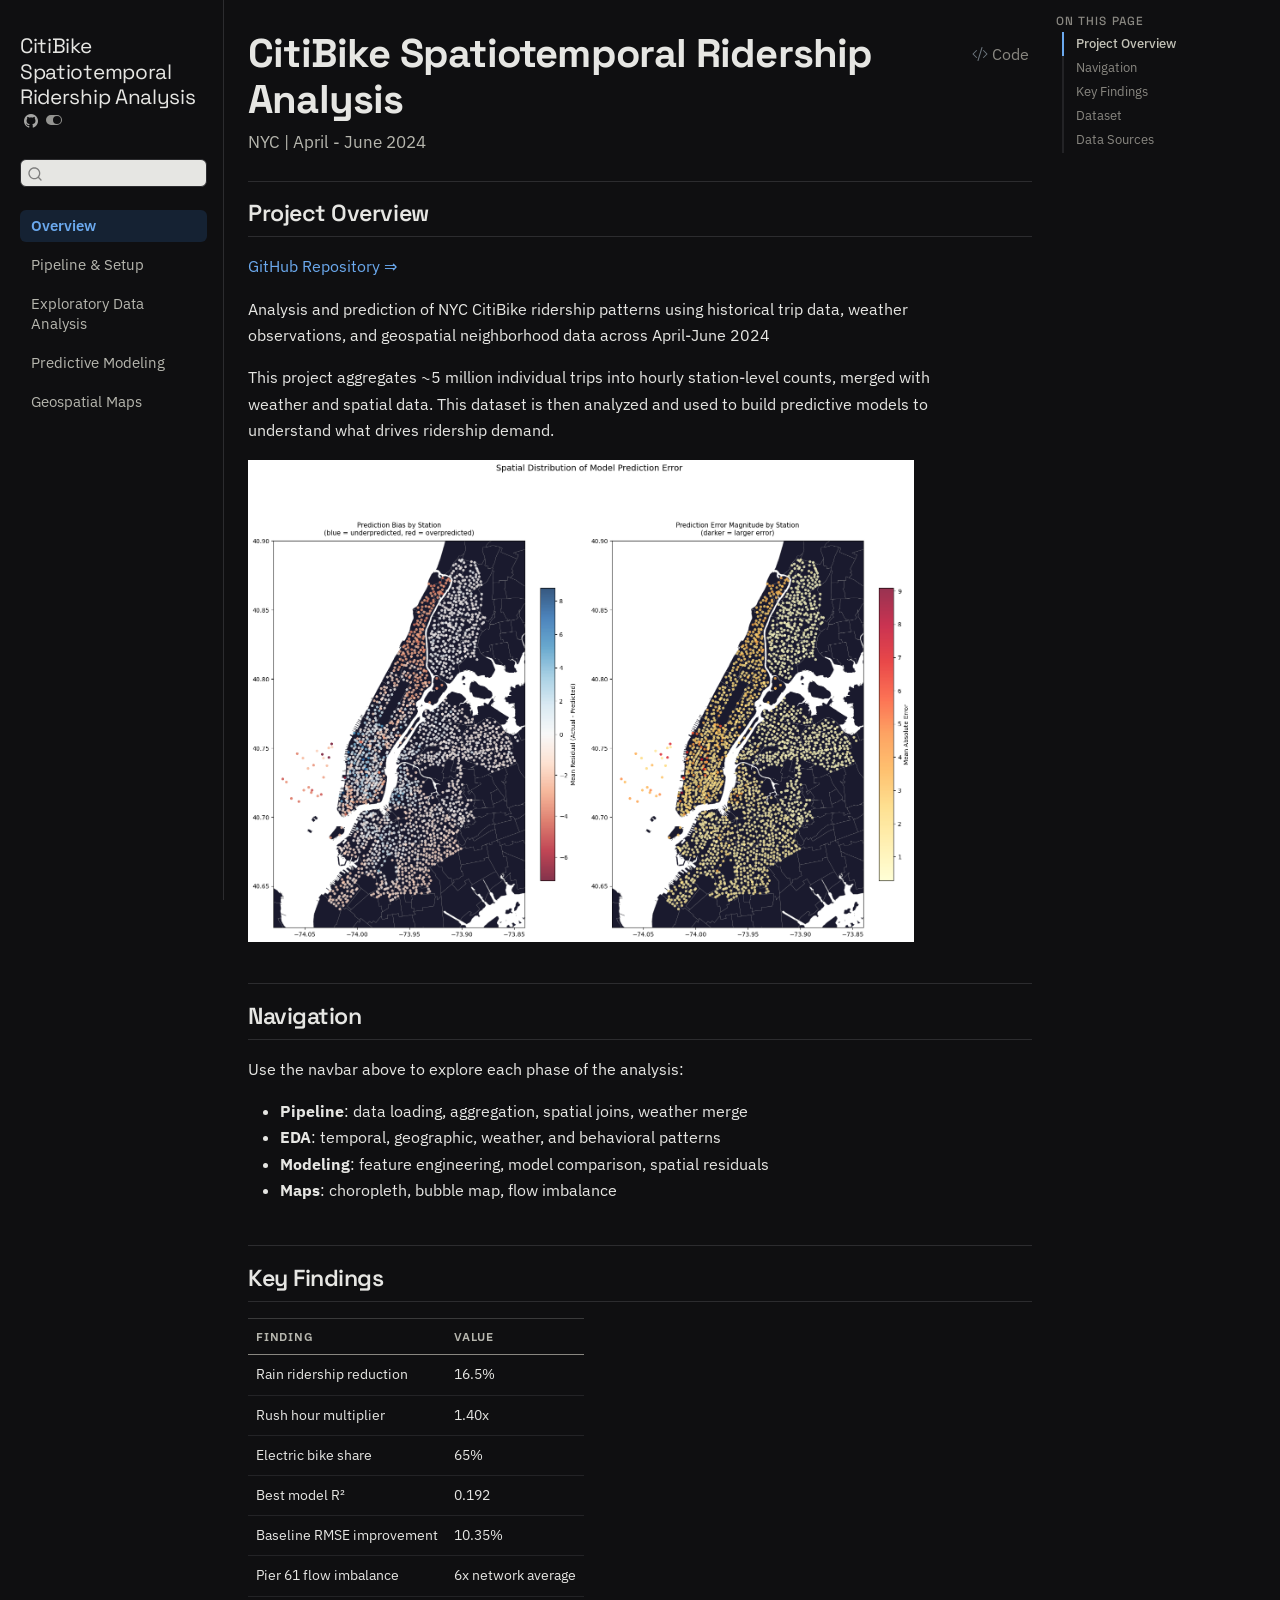
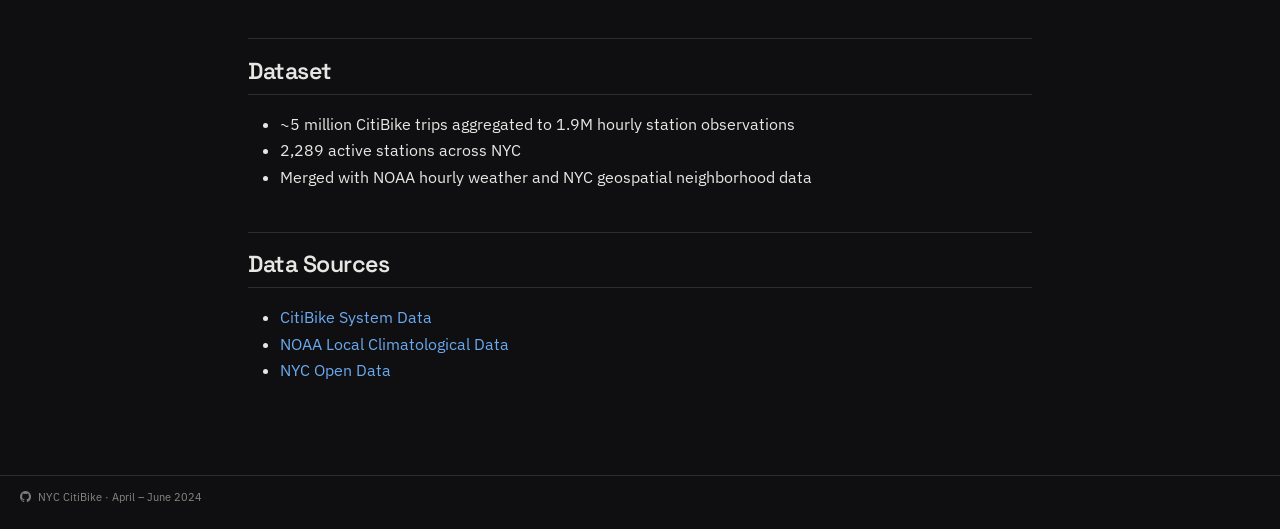
==== index.html @ c6fdb593 "Built site for gh-pages" ====
<!DOCTYPE html>
<html xmlns="http://www.w3.org/1999/xhtml" lang="en" xml:lang="en"><head>

<meta charset="utf-8">
<meta name="generator" content="quarto-1.11.1">

<meta name="viewport" content="width=device-width, initial-scale=1.0, user-scalable=yes">


<title>CitiBike Spatiotemporal Ridership Analysis</title>
<style>
/* Default styles provided by pandoc.
** See https://pandoc.org/MANUAL.html#variables-for-html for config info.
*/
span.smallcaps{font-variant: small-caps;}
div.columns{display: flex; gap: 1.5em;}
div.column{flex: auto;}
@media screen {
div.columns{gap: min(4vw, 1.5em);}
div.column{overflow-x: auto;}
}
div.hanging-indent{margin-left: 1.5em; text-indent: -1.5em;}
ul.task-list{list-style: none;}
ul.task-list li input[type="checkbox"] {
  width: 0.8em;
  margin: 0 0.8em 0.2em -1em; /* quarto-specific, see https://github.com/quarto-dev/quarto-cli/issues/4556 */ 
  vertical-align: middle;
}
/* CSS for syntax highlighting */
html { -webkit-text-size-adjust: 100%; }
pre > code.sourceCode { white-space: pre; position: relative; }
pre > code.sourceCode > span { display: inline-block; line-height: 1.25; }
pre > code.sourceCode > span:empty { height: 1.2em; }
.sourceCode { overflow: visible; }
code.sourceCode > span { color: inherit; text-decoration: inherit; }
div.sourceCode { margin: 1em 0; }
pre.sourceCode { margin: 0; }
@media screen {
div.sourceCode { overflow: auto; }
}
@media print {
pre > code.sourceCode { white-space: pre-wrap; }
pre > code.sourceCode > span { text-indent: -5em; padding-left: 5em; }
}
pre.numberSource code
  { counter-reset: source-line 0; }
pre.numberSource code > span
  { position: relative; left: -4em; counter-increment: source-line; }
pre.numberSource code > span > a:first-child::before
  { content: counter(source-line);
    position: relative; left: -1em; text-align: right; vertical-align: baseline;
    border: none; display: inline-block;
    -webkit-touch-callout: none; -webkit-user-select: none;
    -khtml-user-select: none; -moz-user-select: none;
    -ms-user-select: none; user-select: none;
    padding: 0 4px; width: 4em;
  }
pre.numberSource { margin-left: 3em;  padding-left: 4px; }
div.sourceCode
  {   }
@media screen {
pre > code.sourceCode > span > a:first-child::before { text-decoration: underline; }
}
</style>


<script src="site_libs/quarto-nav/quarto-nav.js"></script>
<script src="site_libs/quarto-nav/headroom.min.js"></script>
<script src="site_libs/clipboard/clipboard.min.js"></script>
<script src="site_libs/quarto-search/autocomplete.umd.js"></script>
<script src="site_libs/quarto-search/fuse.min.js"></script>
<script src="site_libs/quarto-search/quarto-search.js"></script>
<meta name="quarto:offset" content="./">
<script src="site_libs/quarto-html/quarto.js" type="module"></script>
<script src="site_libs/quarto-html/tabsets/tabsets.js" type="module"></script>
<script src="site_libs/quarto-html/popper.min.js"></script>
<script src="site_libs/quarto-html/tippy.umd.min.js"></script>
<script src="site_libs/quarto-html/anchor.min.js"></script>
<link href="site_libs/quarto-html/tippy.css" rel="stylesheet">
<link href="site_libs/quarto-html/quarto-syntax-highlighting-20c8a438dc88ac8d23253e3647218fc8.css" rel="stylesheet" class="quarto-color-scheme" id="quarto-text-highlighting-styles">
<link href="site_libs/quarto-html/quarto-syntax-highlighting-dark-2aa89ee94b3843daa00ac000e7cd6de9.css" rel="stylesheet" class="quarto-color-scheme quarto-color-alternate" id="quarto-text-highlighting-styles">
<script src="site_libs/bootstrap/bootstrap.min.js"></script>
<link href="site_libs/bootstrap/bootstrap-icons.css" rel="stylesheet">
<link href="site_libs/bootstrap/bootstrap-068ecc75560b8a521cb6345037cdf44f.min.css" rel="stylesheet" append-hash="true" class="quarto-color-scheme" id="quarto-bootstrap" data-mode="light">
<link href="site_libs/bootstrap/bootstrap-dark-823240b45e9b4efff5ca5323e738dc02.min.css" rel="stylesheet" append-hash="true" class="quarto-color-scheme quarto-color-alternate" id="quarto-bootstrap" data-mode="dark">
<script id="quarto-search-options" type="application/json">{
  "location": "sidebar",
  "copy-button": false,
  "collapse-after": 3,
  "panel-placement": "start",
  "type": "textbox",
  "limit": 50,
  "keyboard-shortcut": [
    "f",
    "/",
    "s"
  ],
  "show-item-context": false,
  "language": {
    "search-no-results-text": "No results",
    "search-matching-documents-text": "matching documents",
    "search-copy-link-title": "Copy link to search",
    "search-hide-matches-text": "Hide additional matches",
    "search-more-match-text": "more match in this document",
    "search-more-matches-text": "more matches in this document",
    "search-clear-button-title": "Clear",
    "search-text-placeholder": "",
    "search-detached-cancel-button-title": "Cancel",
    "search-submit-button-title": "Submit",
    "search-label": "Search"
  }
}</script>


</head>

<body class="nav-sidebar docked quarto-dark"><script id="quarto-html-before-body" type="application/javascript">
    const toggleBodyColorMode = (bsSheetEl) => {
      const mode = bsSheetEl.getAttribute("data-mode");
      const bodyEl = window.document.querySelector("body");
      if (mode === "dark") {
        bodyEl.classList.add("quarto-dark");
        bodyEl.classList.remove("quarto-light");
      } else {
        bodyEl.classList.add("quarto-light");
        bodyEl.classList.remove("quarto-dark");
      }
    }
    const toggleBodyColorPrimary = () => {
      const bsSheetEl = window.document.querySelector("link#quarto-bootstrap:not([rel=disabled-stylesheet])");
      if (bsSheetEl) {
        toggleBodyColorMode(bsSheetEl);
      }
    }
    const setColorSchemeToggle = (alternate) => {
      const toggles = window.document.querySelectorAll('.quarto-color-scheme-toggle');
      for (let i=0; i < toggles.length; i++) {
        const toggle = toggles[i];
        if (toggle) {
          if (alternate) {
            toggle.classList.add("alternate");
          } else {
            toggle.classList.remove("alternate");
          }
        }
      }
    };
    const toggleColorMode = (alternate) => {
      // Switch the stylesheets
      const primaryStylesheets = window.document.querySelectorAll('link.quarto-color-scheme:not(.quarto-color-alternate)');
      const alternateStylesheets = window.document.querySelectorAll('link.quarto-color-scheme.quarto-color-alternate');
      manageTransitions('#quarto-margin-sidebar .nav-link', false);
      if (alternate) {
        // note: dark is layered on light, we don't disable primary!
        enableStylesheet(alternateStylesheets);
        for (const sheetNode of alternateStylesheets) {
          if (sheetNode.id === "quarto-bootstrap") {
            toggleBodyColorMode(sheetNode);
          }
        }
      } else {
        disableStylesheet(alternateStylesheets);
        enableStylesheet(primaryStylesheets)
        toggleBodyColorPrimary();
      }
      manageTransitions('#quarto-margin-sidebar .nav-link', true);
      // Switch the toggles
      setColorSchemeToggle(alternate)
      // Hack to workaround the fact that safari doesn't
      // properly recolor the scrollbar when toggling (#1455)
      if (navigator.userAgent.indexOf('Safari') > 0 && navigator.userAgent.indexOf('Chrome') == -1) {
        manageTransitions("body", false);
        window.scrollTo(0, 1);
        setTimeout(() => {
          window.scrollTo(0, 0);
          manageTransitions("body", true);
        }, 40);
      }
    }
    const disableStylesheet = (stylesheets) => {
      for (let i=0; i < stylesheets.length; i++) {
        const stylesheet = stylesheets[i];
        stylesheet.rel = 'disabled-stylesheet';
      }
    }
    const enableStylesheet = (stylesheets) => {
      for (let i=0; i < stylesheets.length; i++) {
        const stylesheet = stylesheets[i];
        if(stylesheet.rel !== 'stylesheet') { // for Chrome, which will still FOUC without this check
          stylesheet.rel = 'stylesheet';
        }
      }
    }
    const manageTransitions = (selector, allowTransitions) => {
      const els = window.document.querySelectorAll(selector);
      for (let i=0; i < els.length; i++) {
        const el = els[i];
        if (allowTransitions) {
          el.classList.remove('notransition');
        } else {
          el.classList.add('notransition');
        }
      }
    }
    const isFileUrl = () => {
      return window.location.protocol === 'file:';
    }
    const hasAlternateSentinel = () => {
      let styleSentinel = getColorSchemeSentinel();
      if (styleSentinel !== null) {
        return styleSentinel === "alternate";
      } else {
        return false;
      }
    }
    const setStyleSentinel = (alternate) => {
      const value = alternate ? "alternate" : "default";
      if (!isFileUrl()) {
        window.localStorage.setItem("quarto-color-scheme", value);
      } else {
        localAlternateSentinel = value;
      }
    }
    const getColorSchemeSentinel = () => {
      if (!isFileUrl()) {
        const storageValue = window.localStorage.getItem("quarto-color-scheme");
        return storageValue != null ? storageValue : localAlternateSentinel;
      } else {
        return localAlternateSentinel;
      }
    }
    const toggleGiscusIfUsed = (isAlternate, darkModeDefault) => {
      const baseTheme = document.querySelector('#giscus-base-theme')?.value ?? 'light';
      const alternateTheme = document.querySelector('#giscus-alt-theme')?.value ?? 'dark';
      let newTheme = '';
      if(authorPrefersDark) {
        newTheme = isAlternate ? baseTheme : alternateTheme;
      } else {
        newTheme = isAlternate ? alternateTheme : baseTheme;
      }
      const changeGiscusTheme = () => {
        // From: https://github.com/giscus/giscus/issues/336
        const sendMessage = (message) => {
          const iframe = document.querySelector('iframe.giscus-frame');
          if (!iframe) return;
          iframe.contentWindow.postMessage({ giscus: message }, 'https://giscus.app');
        }
        sendMessage({
          setConfig: {
            theme: newTheme
          }
        });
      }
      const isGiscussLoaded = window.document.querySelector('iframe.giscus-frame') !== null;
      if (isGiscussLoaded) {
        changeGiscusTheme();
      }
    };
    const authorPrefersDark = true;
    const darkModeDefault = authorPrefersDark;
    let localAlternateSentinel = darkModeDefault ? 'alternate' : 'default';
    // Dark / light mode switch
    window.quartoToggleColorScheme = () => {
      // Read the current dark / light value
      let toAlternate = !hasAlternateSentinel();
      toggleColorMode(toAlternate);
      setStyleSentinel(toAlternate);
      toggleGiscusIfUsed(toAlternate, darkModeDefault);
      window.dispatchEvent(new Event('resize'));
    };
    // Switch to dark mode if need be
    if (hasAlternateSentinel()) {
      toggleColorMode(true);
    } else {
      toggleColorMode(false);
    }
  </script>

<div id="quarto-search-results"></div>
  <header id="quarto-header" class="headroom fixed-top">
  <nav class="quarto-secondary-nav">
    <div class="container-fluid d-flex">
      <button type="button" class="quarto-btn-toggle btn" data-bs-toggle="collapse" role="button" data-bs-target=".quarto-sidebar-collapse-item" aria-controls="quarto-sidebar" aria-expanded="false" aria-label="Toggle sidebar navigation" onclick="if (window.quartoToggleHeadroom) { window.quartoToggleHeadroom(); }">
        <i class="bi bi-layout-text-sidebar-reverse"></i>
      </button>
        <nav class="quarto-page-breadcrumbs" aria-label="breadcrumb"><ol class="breadcrumb"><li class="breadcrumb-item"><a href="./index.html">Overview</a></li></ol></nav>
        <a class="flex-grow-1" role="navigation" data-bs-toggle="collapse" data-bs-target=".quarto-sidebar-collapse-item" aria-controls="quarto-sidebar" aria-expanded="false" aria-label="Toggle sidebar navigation" onclick="if (window.quartoToggleHeadroom) { window.quartoToggleHeadroom(); }">      
        </a>
      <button type="button" class="btn quarto-search-button" aria-label="Search" onclick="window.quartoOpenSearch();">
        <i class="bi bi-search"></i>
      </button>
    </div>
  </nav>
</header>
<!-- content -->
<div id="quarto-content" class="quarto-container page-columns page-rows-contents page-layout-full">
<!-- sidebar -->
  <nav id="quarto-sidebar" class="sidebar collapse collapse-horizontal quarto-sidebar-collapse-item sidebar-navigation docked overflow-auto">
    <div class="pt-lg-2 mt-2 text-left sidebar-header">
    <div class="sidebar-title mb-0 py-0">
      <a href="./">CitiBike Spatiotemporal Ridership Analysis</a> 
        <div class="sidebar-tools-main">
    <a href="https://github.com/kacp3rrr/citibike-spatiotemporal-analysis" title="Source on GitHub" class="quarto-navigation-tool px-1" aria-label="Source on GitHub"><i class="bi bi-github"></i></a>
  <a href="" class="quarto-color-scheme-toggle quarto-navigation-tool  px-1" onclick="window.quartoToggleColorScheme(); return false;" title="Toggle dark mode"><i class="bi"></i></a>
</div>
    </div>
      </div>
        <div class="mt-2 flex-shrink-0 align-items-center">
        <div class="sidebar-search">
        <div id="quarto-search" class="" title="Search"></div>
        </div>
        </div>
    <div class="sidebar-menu-container"> 
    <ul class="list-unstyled mt-1">
        <li class="sidebar-item">
  <div class="sidebar-item-container"> 
  <a href="./index.html" class="sidebar-item-text sidebar-link active">
 <span class="menu-text">Overview</span></a>
  </div>
</li>
        <li class="sidebar-item">
  <div class="sidebar-item-container"> 
  <a href="./notebooks/01_setup.html" class="sidebar-item-text sidebar-link">
 <span class="menu-text">Pipeline &amp; Setup</span></a>
  </div>
</li>
        <li class="sidebar-item">
  <div class="sidebar-item-container"> 
  <a href="./notebooks/02_eda.html" class="sidebar-item-text sidebar-link">
 <span class="menu-text">Exploratory Data Analysis</span></a>
  </div>
</li>
        <li class="sidebar-item">
  <div class="sidebar-item-container"> 
  <a href="./notebooks/03_modeling.html" class="sidebar-item-text sidebar-link">
 <span class="menu-text">Predictive Modeling</span></a>
  </div>
</li>
        <li class="sidebar-item">
  <div class="sidebar-item-container"> 
  <a href="./notebooks/04_maps.html" class="sidebar-item-text sidebar-link">
 <span class="menu-text">Geospatial Maps</span></a>
  </div>
</li>
    </ul>
    </div>
</nav>
<div id="quarto-sidebar-glass" class="quarto-sidebar-collapse-item" data-bs-toggle="collapse" data-bs-target=".quarto-sidebar-collapse-item"></div>
<!-- margin-sidebar -->
    <div id="quarto-margin-sidebar" class="sidebar margin-sidebar">
        <nav id="TOC" role="doc-toc" class="toc-active">
    <h2 id="toc-title">On this page</h2>
   
  <ul>
  <li><a href="#project-overview" id="toc-project-overview" class="nav-link active" data-scroll-target="#project-overview">Project Overview</a></li>
  <li><a href="#navigation" id="toc-navigation" class="nav-link" data-scroll-target="#navigation">Navigation</a></li>
  <li><a href="#key-findings" id="toc-key-findings" class="nav-link" data-scroll-target="#key-findings">Key Findings</a></li>
  <li><a href="#dataset" id="toc-dataset" class="nav-link" data-scroll-target="#dataset">Dataset</a></li>
  <li><a href="#data-sources" id="toc-data-sources" class="nav-link" data-scroll-target="#data-sources">Data Sources</a></li>
  </ul>
</nav>
    </div>
<!-- main -->
<main class="content column-body" id="quarto-document-content">


<header id="title-block-header" class="quarto-title-block default">
<div class="quarto-title">
<div class="quarto-title-block"><div><h1 class="title">CitiBike Spatiotemporal Ridership Analysis</h1><button type="button" class="btn code-tools-button" id="quarto-code-tools-source"><i class="bi"></i> Code</button></div></div>
<p class="subtitle lead">NYC | April - June 2024</p>
</div>



<div class="quarto-title-meta column-body">

    
  
    
  </div>
  


</header>


<section id="project-overview" class="level2">
<h2 class="anchored" data-anchor-id="project-overview">Project Overview</h2>
<p><a href="https://github.com/kacp3rrr/citibike-spatiotemporal-analysis">GitHub Repository ⇒</a></p>
<p>Analysis and prediction of NYC CitiBike ridership patterns using historical trip data, weather observations, and geospatial neighborhood data across April-June 2024</p>
<p>This project aggregates ~5 million individual trips into hourly station-level counts, merged with weather and spatial data. This dataset is then analyzed and used to build predictive models to understand what drives ridership demand.</p>
<div data-align="center">
<p><img src="figures/model/spatial_residuals.png" width="90%"></p>
</div>
</section>
<section id="navigation" class="level2">
<h2 class="anchored" data-anchor-id="navigation">Navigation</h2>
<p>Use the navbar above to explore each phase of the analysis:</p>
<ul>
<li><strong>Pipeline</strong>: data loading, aggregation, spatial joins, weather merge</li>
<li><strong>EDA</strong>: temporal, geographic, weather, and behavioral patterns<br>
</li>
<li><strong>Modeling</strong>: feature engineering, model comparison, spatial residuals</li>
<li><strong>Maps</strong>: choropleth, bubble map, flow imbalance</li>
</ul>
</section>
<section id="key-findings" class="level2">
<h2 class="anchored" data-anchor-id="key-findings">Key Findings</h2>
<table class="caption-top table">
<thead>
<tr class="header">
<th>Finding</th>
<th>Value</th>
</tr>
</thead>
<tbody>
<tr class="odd">
<td>Rain ridership reduction</td>
<td>16.5%</td>
</tr>
<tr class="even">
<td>Rush hour multiplier</td>
<td>1.40x</td>
</tr>
<tr class="odd">
<td>Electric bike share</td>
<td>65%</td>
</tr>
<tr class="even">
<td>Best model R²</td>
<td>0.192</td>
</tr>
<tr class="odd">
<td>Baseline RMSE improvement</td>
<td>10.35%</td>
</tr>
<tr class="even">
<td>Pier 61 flow imbalance</td>
<td>6x network average</td>
</tr>
</tbody>
</table>
</section>
<section id="dataset" class="level2">
<h2 class="anchored" data-anchor-id="dataset">Dataset</h2>
<ul>
<li>~5 million CitiBike trips aggregated to 1.9M hourly station observations</li>
<li>2,289 active stations across NYC</li>
<li>Merged with NOAA hourly weather and NYC geospatial neighborhood data</li>
</ul>
</section>
<section id="data-sources" class="level2">
<h2 class="anchored" data-anchor-id="data-sources">Data Sources</h2>
<ul>
<li><a href="https://citibikenyc.com/system-data">CitiBike System Data</a></li>
<li><a href="https://ncei.noaa.gov/cdo-web/">NOAA Local Climatological Data</a></li>
<li><a href="https://opendata.cityofnewyork.us/">NYC Open Data</a></li>
</ul>


<!-- -->

</section>

</main> <!-- /main -->
<script id="quarto-html-after-body" type="application/javascript">
  window.document.addEventListener("DOMContentLoaded", function (event) {
    // Ensure there is a toggle, if there isn't float one in the top right
    if (window.document.querySelector('.quarto-color-scheme-toggle') === null) {
      const a = window.document.createElement('a');
      a.classList.add('top-right');
      a.classList.add('quarto-color-scheme-toggle');
      a.href = "";
      a.onclick = function() { try { window.quartoToggleColorScheme(); } catch {} return false; };
      const i = window.document.createElement("i");
      i.classList.add('bi');
      a.appendChild(i);
      window.document.body.appendChild(a);
    }
    setColorSchemeToggle(hasAlternateSentinel())
    const icon = "";
    const anchorJS = new window.AnchorJS();
    anchorJS.options = {
      placement: 'right',
      icon: icon
    };
    anchorJS.add('.anchored');
    const isCodeAnnotation = (el) => {
      for (const clz of el.classList) {
        if (clz.startsWith('code-annotation-')) {                     
          return true;
        }
      }
      return false;
    }
    const onCopySuccess = function(e) {
      // button target
      const button = e.trigger;
      // don't keep focus
      button.blur();
      // flash "checked"
      button.classList.add('code-copy-button-checked');
      var currentTitle = button.getAttribute("title");
      button.setAttribute("title", "Copied!");
      let tooltip;
      if (window.bootstrap) {
        button.setAttribute("data-bs-toggle", "tooltip");
        button.setAttribute("data-bs-placement", "left");
        button.setAttribute("data-bs-title", "Copied!");
        tooltip = new bootstrap.Tooltip(button, 
          { trigger: "manual", 
            customClass: "code-copy-button-tooltip",
            offset: [0, -8]});
        tooltip.show();    
      }
      setTimeout(function() {
        if (tooltip) {
          tooltip.hide();
          button.removeAttribute("data-bs-title");
          button.removeAttribute("data-bs-toggle");
          button.removeAttribute("data-bs-placement");
        }
        button.setAttribute("title", currentTitle);
        button.classList.remove('code-copy-button-checked');
      }, 1000);
      // clear code selection
      e.clearSelection();
    }
    const getTextToCopy = function(trigger) {
      const outerScaffold = trigger.parentElement.cloneNode(true);
      const codeEl = outerScaffold.querySelector('code');
      for (const childEl of codeEl.children) {
        if (isCodeAnnotation(childEl)) {
          childEl.remove();
        }
      }
      return codeEl.innerText;
    }
    const clipboard = new window.ClipboardJS('.code-copy-button:not([data-in-quarto-modal])', {
      text: getTextToCopy
    });
    clipboard.on('success', onCopySuccess);
    if (window.document.getElementById('quarto-embedded-source-code-modal')) {
      const clipboardModal = new window.ClipboardJS('.code-copy-button[data-in-quarto-modal]', {
        text: getTextToCopy,
        container: window.document.getElementById('quarto-embedded-source-code-modal')
      });
      clipboardModal.on('success', onCopySuccess);
    }
    const viewSource = window.document.getElementById('quarto-view-source') ||
                       window.document.getElementById('quarto-code-tools-source');
    if (viewSource) {
      const sourceUrl = viewSource.getAttribute("data-quarto-source-url");
      viewSource.addEventListener("click", function(e) {
        if (sourceUrl) {
          // rstudio viewer pane
          if (/\bcapabilities=\b/.test(window.location)) {
            window.open(sourceUrl);
          } else {
            window.location.href = sourceUrl;
          }
        } else {
          const modal = new bootstrap.Modal(document.getElementById('quarto-embedded-source-code-modal'));
          modal.show();
        }
        return false;
      });
    }
    function toggleCodeHandler(show) {
      return function(e) {
        const cellDetails = window.document.querySelectorAll(".cell details.code-fold");
        for (let i=0; i<cellDetails.length; i++) {
          const details = cellDetails[i];
          if (show) {
            details.open = true;
          } else {
            details.removeAttribute("open");
          }
        }
        const cellCodeDivs = window.document.querySelectorAll(".cell div.sourceCode.cell-code");
        const fromCls = show ? "hidden" : "unhidden";
        const toCls = show ? "unhidden" : "hidden";
        for (let i=0; i<cellCodeDivs.length; i++) {
          const codeDiv = cellCodeDivs[i];
          if (codeDiv.classList.contains(fromCls)) {
            codeDiv.classList.remove(fromCls);
            codeDiv.classList.add(toCls);
          } 
        }
        return false;
      }
    }
    const hideAllCode = window.document.getElementById("quarto-hide-all-code");
    if (hideAllCode) {
      hideAllCode.addEventListener("click", toggleCodeHandler(false));
    }
    const showAllCode = window.document.getElementById("quarto-show-all-code");
    if (showAllCode) {
      showAllCode.addEventListener("click", toggleCodeHandler(true));
    }
      var localhostRegex = new RegExp(/^(?:http|https):\/\/localhost\:?[0-9]*\//);
      var mailtoRegex = new RegExp(/^mailto:/);
        var filterRegex = new RegExp('/' + window.location.host + '/');
      var isInternal = (href) => {
          return filterRegex.test(href) || localhostRegex.test(href) || mailtoRegex.test(href);
      }
      // Inspect non-navigation links and adorn them if external
     var links = window.document.querySelectorAll('a[href]:not(.nav-link):not(.navbar-brand):not(.toc-action):not(.sidebar-link):not(.sidebar-item-toggle):not(.pagination-link):not(.no-external):not([aria-hidden]):not(.dropdown-item):not(.quarto-navigation-tool):not(.about-link)');
      for (var i=0; i<links.length; i++) {
        const link = links[i];
        if (!isInternal(link.href)) {
          // undo the damage that might have been done by quarto-nav.js in the case of
          // links that we want to consider external
          if (link.dataset.originalHref !== undefined) {
            link.href = link.dataset.originalHref;
          }
            // target, if specified
            link.setAttribute("target", "_blank");
            if (link.getAttribute("rel") === null) {
              link.setAttribute("rel", "noopener");
            }
        }
      }
    function tippyHover(el, contentFn, onTriggerFn, onUntriggerFn) {
      const config = {
        allowHTML: true,
        maxWidth: 500,
        delay: 100,
        arrow: false,
        appendTo: function(el) {
            return el.parentElement;
        },
        interactive: true,
        interactiveBorder: 10,
        theme: 'quarto',
        placement: 'bottom-start',
      };
      if (contentFn) {
        config.content = contentFn;
      }
      if (onTriggerFn) {
        config.onTrigger = onTriggerFn;
      }
      if (onUntriggerFn) {
        config.onUntrigger = onUntriggerFn;
      }
      window.tippy(el, config); 
    }
    const noterefs = window.document.querySelectorAll('a[role="doc-noteref"]');
    for (var i=0; i<noterefs.length; i++) {
      const ref = noterefs[i];
      tippyHover(ref, function() {
        // use id or data attribute instead here
        let href = ref.getAttribute('data-footnote-href') || ref.getAttribute('href');
        try { href = new URL(href).hash; } catch {}
        const id = href.replace(/^#\/?/, "");
        const note = window.document.getElementById(id);
        if (note) {
          return note.innerHTML;
        } else {
          return "";
        }
      });
    }
    const xrefs = window.document.querySelectorAll('a.quarto-xref');
    const processXRef = (id, note) => {
      // Strip column container classes
      const stripColumnClz = (el) => {
        el.classList.remove("page-full", "page-columns");
        if (el.children) {
          for (const child of el.children) {
            stripColumnClz(child);
          }
        }
      }
      stripColumnClz(note)
      if (id === null || id.startsWith('sec-')) {
        // Special case sections, only their first couple elements
        const container = document.createElement("div");
        if (note.children && note.children.length > 2) {
          container.appendChild(note.children[0].cloneNode(true));
          for (let i = 1; i < note.children.length; i++) {
            const child = note.children[i];
            if (child.tagName === "P" && child.innerText === "") {
              continue;
            } else {
              container.appendChild(child.cloneNode(true));
              break;
            }
          }
          if (window.Quarto?.typesetMath) {
            window.Quarto.typesetMath(container);
          }
          return container.innerHTML
        } else {
          if (window.Quarto?.typesetMath) {
            window.Quarto.typesetMath(note);
          }
          return note.innerHTML;
        }
      } else {
        // Remove any anchor links if they are present
        const anchorLink = note.querySelector('a.anchorjs-link');
        if (anchorLink) {
          anchorLink.remove();
        }
        if (window.Quarto?.typesetMath) {
          window.Quarto.typesetMath(note);
        }
        if (note.classList.contains("callout")) {
          return note.outerHTML;
        } else {
          return note.innerHTML;
        }
      }
    }
    for (var i=0; i<xrefs.length; i++) {
      const xref = xrefs[i];
      tippyHover(xref, undefined, function(instance) {
        instance.disable();
        let url = xref.getAttribute('href');
        let hash = undefined; 
        if (url.startsWith('#')) {
          hash = url;
        } else {
          try { hash = new URL(url).hash; } catch {}
        }
        if (hash) {
          const id = hash.replace(/^#\/?/, "");
          const note = window.document.getElementById(id);
          if (note !== null) {
            try {
              const html = processXRef(id, note.cloneNode(true));
              instance.setContent(html);
            } finally {
              instance.enable();
              instance.show();
            }
          } else {
            // See if we can fetch this
            fetch(url.split('#')[0])
            .then(res => res.text())
            .then(html => {
              const parser = new DOMParser();
              const htmlDoc = parser.parseFromString(html, "text/html");
              const note = htmlDoc.getElementById(id);
              if (note !== null) {
                const html = processXRef(id, note);
                instance.setContent(html);
              } 
            }).finally(() => {
              instance.enable();
              instance.show();
            });
          }
        } else {
          // See if we can fetch a full url (with no hash to target)
          // This is a special case and we should probably do some content thinning / targeting
          fetch(url)
          .then(res => res.text())
          .then(html => {
            const parser = new DOMParser();
            const htmlDoc = parser.parseFromString(html, "text/html");
            const note = htmlDoc.querySelector('main.content');
            if (note !== null) {
              // This should only happen for chapter cross references
              // (since there is no id in the URL)
              // remove the first header
              if (note.children.length > 0 && note.children[0].tagName === "HEADER") {
                note.children[0].remove();
              }
              const html = processXRef(null, note);
              instance.setContent(html);
            } 
          }).finally(() => {
            instance.enable();
            instance.show();
          });
        }
      }, function(instance) {
      });
    }
        let selectedAnnoteEl;
        const selectorForAnnotation = ( cell, annotation) => {
          let cellAttr = 'data-code-cell="' + cell + '"';
          let lineAttr = 'data-code-annotation="' +  annotation + '"';
          const selector = 'span[' + cellAttr + '][' + lineAttr + ']';
          return selector;
        }
        const selectCodeLines = (annoteEl) => {
          const doc = window.document;
          const targetCell = annoteEl.getAttribute("data-target-cell");
          const targetAnnotation = annoteEl.getAttribute("data-target-annotation");
          const annoteSpan = window.document.querySelector(selectorForAnnotation(targetCell, targetAnnotation));
          const lines = annoteSpan.getAttribute("data-code-lines").split(",");
          const lineIds = lines.map((line) => {
            return targetCell + "-" + line;
          })
          let top = null;
          let height = null;
          let parent = null;
          if (lineIds.length > 0) {
              //compute the position of the single el (top and bottom and make a div)
              const el = window.document.getElementById(lineIds[0]);
              top = el.offsetTop;
              height = el.offsetHeight;
              parent = el.parentElement.parentElement;
            if (lineIds.length > 1) {
              const lastEl = window.document.getElementById(lineIds[lineIds.length - 1]);
              const bottom = lastEl.offsetTop + lastEl.offsetHeight;
              height = bottom - top;
            }
            if (top !== null && height !== null && parent !== null) {
              // cook up a div (if necessary) and position it 
              let div = window.document.getElementById("code-annotation-line-highlight");
              if (div === null) {
                div = window.document.createElement("div");
                div.setAttribute("id", "code-annotation-line-highlight");
                div.style.position = 'absolute';
                parent.appendChild(div);
              }
              div.style.top = top - 2 + "px";
              div.style.height = height + 4 + "px";
              div.style.left = 0;
              let gutterDiv = window.document.getElementById("code-annotation-line-highlight-gutter");
              if (gutterDiv === null) {
                gutterDiv = window.document.createElement("div");
                gutterDiv.setAttribute("id", "code-annotation-line-highlight-gutter");
                gutterDiv.style.position = 'absolute';
                const codeCell = window.document.getElementById(targetCell);
                const gutter = codeCell.querySelector('.code-annotation-gutter');
                gutter.appendChild(gutterDiv);
              }
              gutterDiv.style.top = top - 2 + "px";
              gutterDiv.style.height = height + 4 + "px";
            }
            selectedAnnoteEl = annoteEl;
          }
        };
        const unselectCodeLines = () => {
          const elementsIds = ["code-annotation-line-highlight", "code-annotation-line-highlight-gutter"];
          elementsIds.forEach((elId) => {
            const div = window.document.getElementById(elId);
            if (div) {
              div.remove();
            }
          });
          selectedAnnoteEl = undefined;
        };
          // Handle positioning of the toggle
      window.addEventListener(
        "resize",
        throttle(() => {
          elRect = undefined;
          if (selectedAnnoteEl) {
            selectCodeLines(selectedAnnoteEl);
          }
        }, 10)
      );
      function throttle(fn, ms) {
      let throttle = false;
      let timer;
        return (...args) => {
          if(!throttle) { // first call gets through
              fn.apply(this, args);
              throttle = true;
          } else { // all the others get throttled
              if(timer) clearTimeout(timer); // cancel #2
              timer = setTimeout(() => {
                fn.apply(this, args);
                timer = throttle = false;
              }, ms);
          }
        };
      }
        // Attach click handler to the DT
        const annoteDls = window.document.querySelectorAll('dt[data-target-cell]');
        for (const annoteDlNode of annoteDls) {
          annoteDlNode.addEventListener('click', (event) => {
            const clickedEl = event.target;
            if (clickedEl !== selectedAnnoteEl) {
              unselectCodeLines();
              const activeEl = window.document.querySelector('dt[data-target-cell].code-annotation-active');
              if (activeEl) {
                activeEl.classList.remove('code-annotation-active');
              }
              selectCodeLines(clickedEl);
              clickedEl.classList.add('code-annotation-active');
            } else {
              // Unselect the line
              unselectCodeLines();
              clickedEl.classList.remove('code-annotation-active');
            }
          });
        }
    const findCites = (el) => {
      const parentEl = el.parentElement;
      if (parentEl) {
        const cites = parentEl.dataset.cites;
        if (cites) {
          return {
            el,
            cites: cites.split(' ')
          };
        } else {
          return findCites(el.parentElement)
        }
      } else {
        return undefined;
      }
    };
    var bibliorefs = window.document.querySelectorAll('a[role="doc-biblioref"]');
    for (var i=0; i<bibliorefs.length; i++) {
      const ref = bibliorefs[i];
      const citeInfo = findCites(ref);
      if (citeInfo) {
        tippyHover(citeInfo.el, function() {
          var popup = window.document.createElement('div');
          citeInfo.cites.forEach(function(cite) {
            var citeDiv = window.document.createElement('div');
            citeDiv.classList.add('hanging-indent');
            citeDiv.classList.add('csl-entry');
            var biblioDiv = window.document.getElementById('ref-' + cite);
            if (biblioDiv) {
              citeDiv.innerHTML = biblioDiv.innerHTML;
            }
            popup.appendChild(citeDiv);
          });
          return popup.innerHTML;
        });
      }
    }
  });
  </script><div class="modal fade" id="quarto-embedded-source-code-modal" tabindex="-1" aria-labelledby="quarto-embedded-source-code-modal-label" aria-hidden="true"><div class="modal-dialog modal-dialog-scrollable"><div class="modal-content"><div class="modal-header"><h5 class="modal-title" id="quarto-embedded-source-code-modal-label">Source Code</h5><button class="btn-close" data-bs-dismiss="modal"></button></div><div class="modal-body"><div class="">
<div class="code-copy-outer-scaffold"><div class="sourceCode" id="cb1" data-shortcodes="false"><pre class="sourceCode markdown code-with-copy"><code class="sourceCode markdown"><span id="cb1-1"><a href="#cb1-1" aria-hidden="true" tabindex="-1"></a><span class="co">---</span></span>
<span id="cb1-2"><a href="#cb1-2" aria-hidden="true" tabindex="-1"></a><span class="an">title:</span><span class="co"> "CitiBike Spatiotemporal Ridership Analysis"</span></span>
<span id="cb1-3"><a href="#cb1-3" aria-hidden="true" tabindex="-1"></a><span class="an">subtitle:</span><span class="co"> "NYC | April - June 2024"</span></span>
<span id="cb1-4"><a href="#cb1-4" aria-hidden="true" tabindex="-1"></a><span class="co">---</span></span>
<span id="cb1-5"><a href="#cb1-5" aria-hidden="true" tabindex="-1"></a></span>
<span id="cb1-6"><a href="#cb1-6" aria-hidden="true" tabindex="-1"></a><span class="fu">## Project Overview</span></span>
<span id="cb1-7"><a href="#cb1-7" aria-hidden="true" tabindex="-1"></a></span>
<span id="cb1-8"><a href="#cb1-8" aria-hidden="true" tabindex="-1"></a><span class="co">[</span><span class="ot">GitHub Repository ⇒</span><span class="co">](https://github.com/kacp3rrr/citibike-spatiotemporal-analysis)</span></span>
<span id="cb1-9"><a href="#cb1-9" aria-hidden="true" tabindex="-1"></a></span>
<span id="cb1-10"><a href="#cb1-10" aria-hidden="true" tabindex="-1"></a>Analysis and prediction of NYC CitiBike ridership patterns using historical trip data, weather observations, and geospatial neighborhood data across April-June 2024</span>
<span id="cb1-11"><a href="#cb1-11" aria-hidden="true" tabindex="-1"></a></span>
<span id="cb1-12"><a href="#cb1-12" aria-hidden="true" tabindex="-1"></a>This project aggregates ~5 million individual trips into hourly station-level counts, merged with weather and spatial data. This dataset is then analyzed and used to build predictive models to understand what drives ridership demand.</span>
<span id="cb1-13"><a href="#cb1-13" aria-hidden="true" tabindex="-1"></a></span>
<span id="cb1-14"><a href="#cb1-14" aria-hidden="true" tabindex="-1"></a><span class="dt">&lt;</span><span class="kw">div</span><span class="ot"> align</span><span class="op">=</span><span class="st">"center"</span><span class="dt">&gt;</span></span>
<span id="cb1-15"><a href="#cb1-15" aria-hidden="true" tabindex="-1"></a>  <span class="dt">&lt;</span><span class="kw">img</span><span class="ot"> src</span><span class="op">=</span><span class="st">"figures/model/spatial_residuals.png"</span><span class="ot"> width</span><span class="op">=</span><span class="st">"90%"</span><span class="dt">/&gt;</span></span>
<span id="cb1-16"><a href="#cb1-16" aria-hidden="true" tabindex="-1"></a><span class="dt">&lt;/</span><span class="kw">div</span><span class="dt">&gt;</span></span>
<span id="cb1-17"><a href="#cb1-17" aria-hidden="true" tabindex="-1"></a></span>
<span id="cb1-18"><a href="#cb1-18" aria-hidden="true" tabindex="-1"></a><span class="fu">## Navigation</span></span>
<span id="cb1-19"><a href="#cb1-19" aria-hidden="true" tabindex="-1"></a></span>
<span id="cb1-20"><a href="#cb1-20" aria-hidden="true" tabindex="-1"></a>Use the navbar above to explore each phase of the analysis:</span>
<span id="cb1-21"><a href="#cb1-21" aria-hidden="true" tabindex="-1"></a></span>
<span id="cb1-22"><a href="#cb1-22" aria-hidden="true" tabindex="-1"></a><span class="ss">- </span>**Pipeline**: data loading, aggregation, spatial joins, weather merge</span>
<span id="cb1-23"><a href="#cb1-23" aria-hidden="true" tabindex="-1"></a><span class="ss">- </span>**EDA**: temporal, geographic, weather, and behavioral patterns  </span>
<span id="cb1-24"><a href="#cb1-24" aria-hidden="true" tabindex="-1"></a><span class="ss">- </span>**Modeling**: feature engineering, model comparison, spatial residuals</span>
<span id="cb1-25"><a href="#cb1-25" aria-hidden="true" tabindex="-1"></a><span class="ss">- </span>**Maps**: choropleth, bubble map, flow imbalance</span>
<span id="cb1-26"><a href="#cb1-26" aria-hidden="true" tabindex="-1"></a></span>
<span id="cb1-27"><a href="#cb1-27" aria-hidden="true" tabindex="-1"></a><span class="fu">## Key Findings</span></span>
<span id="cb1-28"><a href="#cb1-28" aria-hidden="true" tabindex="-1"></a></span>
<span id="cb1-29"><a href="#cb1-29" aria-hidden="true" tabindex="-1"></a><span class="pp">|</span> Finding <span class="pp">|</span> Value <span class="pp">|</span></span>
<span id="cb1-30"><a href="#cb1-30" aria-hidden="true" tabindex="-1"></a><span class="pp">|---|---|</span></span>
<span id="cb1-31"><a href="#cb1-31" aria-hidden="true" tabindex="-1"></a><span class="pp">|</span> Rain ridership reduction <span class="pp">|</span> 16.5% <span class="pp">|</span></span>
<span id="cb1-32"><a href="#cb1-32" aria-hidden="true" tabindex="-1"></a><span class="pp">|</span> Rush hour multiplier <span class="pp">|</span> 1.40x <span class="pp">|</span></span>
<span id="cb1-33"><a href="#cb1-33" aria-hidden="true" tabindex="-1"></a><span class="pp">|</span> Electric bike share <span class="pp">|</span> 65% <span class="pp">|</span></span>
<span id="cb1-34"><a href="#cb1-34" aria-hidden="true" tabindex="-1"></a><span class="pp">|</span> Best model R² <span class="pp">|</span> 0.192 <span class="pp">|</span></span>
<span id="cb1-35"><a href="#cb1-35" aria-hidden="true" tabindex="-1"></a><span class="pp">|</span> Baseline RMSE improvement <span class="pp">|</span> 10.35% <span class="pp">|</span></span>
<span id="cb1-36"><a href="#cb1-36" aria-hidden="true" tabindex="-1"></a><span class="pp">|</span> Pier 61 flow imbalance <span class="pp">|</span> 6x network average <span class="pp">|</span></span>
<span id="cb1-37"><a href="#cb1-37" aria-hidden="true" tabindex="-1"></a></span>
<span id="cb1-38"><a href="#cb1-38" aria-hidden="true" tabindex="-1"></a><span class="fu">## Dataset</span></span>
<span id="cb1-39"><a href="#cb1-39" aria-hidden="true" tabindex="-1"></a></span>
<span id="cb1-40"><a href="#cb1-40" aria-hidden="true" tabindex="-1"></a><span class="ss">- </span>~5 million CitiBike trips aggregated to 1.9M hourly station observations</span>
<span id="cb1-41"><a href="#cb1-41" aria-hidden="true" tabindex="-1"></a><span class="ss">- </span>2,289 active stations across NYC</span>
<span id="cb1-42"><a href="#cb1-42" aria-hidden="true" tabindex="-1"></a><span class="ss">- </span>Merged with NOAA hourly weather and NYC geospatial neighborhood data</span>
<span id="cb1-43"><a href="#cb1-43" aria-hidden="true" tabindex="-1"></a></span>
<span id="cb1-44"><a href="#cb1-44" aria-hidden="true" tabindex="-1"></a><span class="fu">## Data Sources</span></span>
<span id="cb1-45"><a href="#cb1-45" aria-hidden="true" tabindex="-1"></a></span>
<span id="cb1-46"><a href="#cb1-46" aria-hidden="true" tabindex="-1"></a><span class="ss">- </span><span class="co">[</span><span class="ot">CitiBike System Data</span><span class="co">](https://citibikenyc.com/system-data)</span></span>
<span id="cb1-47"><a href="#cb1-47" aria-hidden="true" tabindex="-1"></a><span class="ss">- </span><span class="co">[</span><span class="ot">NOAA Local Climatological Data</span><span class="co">](https://ncei.noaa.gov/cdo-web/)</span></span>
<span id="cb1-48"><a href="#cb1-48" aria-hidden="true" tabindex="-1"></a><span class="ss">- </span><span class="co">[</span><span class="ot">NYC Open Data</span><span class="co">](https://opendata.cityofnewyork.us/)</span></span></code></pre></div><button title="Copy to Clipboard" class="code-copy-button" data-in-quarto-modal=""><i class="bi"></i></button></div>
</div></div></div></div></div>
</div> <!-- /content -->
<footer class="footer">
  <div class="nav-footer">
    <div class="nav-footer-left">
      <ul class="footer-items list-unstyled">
    <li class="nav-item compact">
    <a class="nav-link active" href="https://github.com/kacp3rrr/citibike-spatiotemporal-analysis" aria-current="page">
      <i class="bi bi-github" role="img">
</i> 
    </a>
  </li>  
    <li class="nav-item">
 NYC CitiBike · April – June 2024
  </li>  
</ul>
    </div>   
    <div class="nav-footer-center">
      &nbsp;
    </div>
    <div class="nav-footer-right">
      &nbsp;
    </div>
  </div>
</footer>




</body></html>
---- site_libs/quarto-html/tippy.css ----
.tippy-box[data-animation=fade][data-state=hidden]{opacity:0}[data-tippy-root]{max-width:calc(100vw - 10px)}.tippy-box{position:relative;background-color:#333;color:#fff;border-radius:4px;font-size:14px;line-height:1.4;white-space:normal;outline:0;transition-property:transform,visibility,opacity}.tippy-box[data-placement^=top]>.tippy-arrow{bottom:0}.tippy-box[data-placement^=top]>.tippy-arrow:before{bottom:-7px;left:0;border-width:8px 8px 0;border-top-color:initial;transform-origin:center top}.tippy-box[data-placement^=bottom]>.tippy-arrow{top:0}.tippy-box[data-placement^=bottom]>.tippy-arrow:before{top:-7px;left:0;border-width:0 8px 8px;border-bottom-color:initial;transform-origin:center bottom}.tippy-box[data-placement^=left]>.tippy-arrow{right:0}.tippy-box[data-placement^=left]>.tippy-arrow:before{border-width:8px 0 8px 8px;border-left-color:initial;right:-7px;transform-origin:center left}.tippy-box[data-placement^=right]>.tippy-arrow{left:0}.tippy-box[data-placement^=right]>.tippy-arrow:before{left:-7px;border-width:8px 8px 8px 0;border-right-color:initial;transform-origin:center right}.tippy-box[data-inertia][data-state=visible]{transition-timing-function:cubic-bezier(.54,1.5,.38,1.11)}.tippy-arrow{width:16px;height:16px;color:#333}.tippy-arrow:before{content:"";position:absolute;border-color:transparent;border-style:solid}.tippy-content{position:relative;padding:5px 9px;z-index:1}
---- site_libs/quarto-html/quarto-syntax-highlighting-20c8a438dc88ac8d23253e3647218fc8.css ----
/* quarto syntax highlight colors */
:root {
  --quarto-hl-ot-color: #003B4F;
  --quarto-hl-at-color: #657422;
  --quarto-hl-ss-color: #20794D;
  --quarto-hl-an-color: #5E5E5E;
  --quarto-hl-fu-color: #4758AB;
  --quarto-hl-st-color: #20794D;
  --quarto-hl-cf-color: #003B4F;
  --quarto-hl-op-color: #5E5E5E;
  --quarto-hl-er-color: #AD0000;
  --quarto-hl-bn-color: #AD0000;
  --quarto-hl-al-color: #AD0000;
  --quarto-hl-va-color: #111111;
  --quarto-hl-bu-color: inherit;
  --quarto-hl-ex-color: inherit;
  --quarto-hl-pp-color: #AD0000;
  --quarto-hl-in-color: #5E5E5E;
  --quarto-hl-vs-color: #20794D;
  --quarto-hl-wa-color: #5E5E5E;
  --quarto-hl-do-color: #5E5E5E;
  --quarto-hl-im-color: #00769E;
  --quarto-hl-ch-color: #20794D;
  --quarto-hl-dt-color: #AD0000;
  --quarto-hl-fl-color: #AD0000;
  --quarto-hl-co-color: #5E5E5E;
  --quarto-hl-cv-color: #5E5E5E;
  --quarto-hl-cn-color: #8f5902;
  --quarto-hl-sc-color: #5E5E5E;
  --quarto-hl-dv-color: #AD0000;
  --quarto-hl-kw-color: #003B4F;
}

/* other quarto variables */
:root {
  --quarto-font-monospace: "IBM Plex Mono", ui-monospace, "SF Mono", Menlo, monospace;
}

/* syntax highlight based on Pandoc's rules */
pre > code.sourceCode > span {
  color: #003B4F;
}

code.sourceCode > span {
  color: #003B4F;
}

div.sourceCode,
div.sourceCode pre.sourceCode {
  color: #003B4F;
}

/* Normal */
code span {
  color: #003B4F;
}

/* Alert */
code span.al {
  color: #AD0000;
  font-style: inherit;
}

/* Annotation */
code span.an {
  color: #5E5E5E;
  font-style: inherit;
}

/* Attribute */
code span.at {
  color: #657422;
  font-style: inherit;
}

/* BaseN */
code span.bn {
  color: #AD0000;
  font-style: inherit;
}

/* BuiltIn */
code span.bu {
  font-style: inherit;
}

/* ControlFlow */
code span.cf {
  color: #003B4F;
  font-weight: bold;
  font-style: inherit;
}

/* Char */
code span.ch {
  color: #20794D;
  font-style: inherit;
}

/* Constant */
code span.cn {
  color: #8f5902;
  font-style: inherit;
}

/* Comment */
code span.co {
  color: #5E5E5E;
  font-style: inherit;
}

/* CommentVar */
code span.cv {
  color: #5E5E5E;
  font-style: italic;
}

/* Documentation */
code span.do {
  color: #5E5E5E;
  font-style: italic;
}

/* DataType */
code span.dt {
  color: #AD0000;
  font-style: inherit;
}

/* DecVal */
code span.dv {
  color: #AD0000;
  font-style: inherit;
}

/* Error */
code span.er {
  color: #AD0000;
  font-style: inherit;
}

/* Extension */
code span.ex {
  font-style: inherit;
}

/* Float */
code span.fl {
  color: #AD0000;
  font-style: inherit;
}

/* Function */
code span.fu {
  color: #4758AB;
  font-style: inherit;
}

/* Import */
code span.im {
  color: #00769E;
  font-style: inherit;
}

/* Information */
code span.in {
  color: #5E5E5E;
  font-style: inherit;
}

/* Keyword */
code span.kw {
  color: #003B4F;
  font-weight: bold;
  font-style: inherit;
}

/* Operator */
code span.op {
  color: #5E5E5E;
  font-style: inherit;
}

/* Other */
code span.ot {
  color: #003B4F;
  font-style: inherit;
}

/* Preprocessor */
code span.pp {
  color: #AD0000;
  font-style: inherit;
}

/* SpecialChar */
code span.sc {
  color: #5E5E5E;
  font-style: inherit;
}

/* SpecialString */
code span.ss {
  color: #20794D;
  font-style: inherit;
}

/* String */
code span.st {
  color: #20794D;
  font-style: inherit;
}

/* Variable */
code span.va {
  color: #111111;
  font-style: inherit;
}

/* VerbatimString */
code span.vs {
  color: #20794D;
  font-style: inherit;
}

/* Warning */
code span.wa {
  color: #5E5E5E;
  font-style: italic;
}

.prevent-inlining {
  content: "</";
}

/*# sourceMappingURL=2e13c56ffb5752304cd6e0006fcda2cc.css.map */
---- site_libs/quarto-html/quarto-syntax-highlighting-dark-2aa89ee94b3843daa00ac000e7cd6de9.css ----
/* quarto syntax highlight colors */
:root {
  --quarto-hl-al-color: #f07178;
  --quarto-hl-an-color: #d4d0ab;
  --quarto-hl-at-color: #00e0e0;
  --quarto-hl-bn-color: #d4d0ab;
  --quarto-hl-bu-color: #abe338;
  --quarto-hl-ch-color: #abe338;
  --quarto-hl-co-color: #f8f8f2;
  --quarto-hl-cv-color: #ffd700;
  --quarto-hl-cn-color: #ffd700;
  --quarto-hl-cf-color: #ffa07a;
  --quarto-hl-dt-color: #ffa07a;
  --quarto-hl-dv-color: #d4d0ab;
  --quarto-hl-do-color: #f8f8f2;
  --quarto-hl-er-color: #f07178;
  --quarto-hl-ex-color: #00e0e0;
  --quarto-hl-fl-color: #d4d0ab;
  --quarto-hl-fu-color: #ffa07a;
  --quarto-hl-im-color: #abe338;
  --quarto-hl-in-color: #d4d0ab;
  --quarto-hl-kw-color: #ffa07a;
  --quarto-hl-op-color: #ffa07a;
  --quarto-hl-ot-color: #00e0e0;
  --quarto-hl-pp-color: #dcc6e0;
  --quarto-hl-re-color: #00e0e0;
  --quarto-hl-sc-color: #abe338;
  --quarto-hl-ss-color: #abe338;
  --quarto-hl-st-color: #abe338;
  --quarto-hl-va-color: #00e0e0;
  --quarto-hl-vs-color: #abe338;
  --quarto-hl-wa-color: #dcc6e0;
}

/* other quarto variables */
:root {
  --quarto-font-monospace: "IBM Plex Mono", ui-monospace, "SF Mono", Menlo, monospace;
}

/* syntax highlight based on Pandoc's rules */
pre > code.sourceCode > span {
  color: #f8f8f2;
}

code.sourceCode > span {
  color: #f8f8f2;
}

div.sourceCode,
div.sourceCode pre.sourceCode {
  color: #f8f8f2;
}

/* Normal */
code span {
  color: #f8f8f2;
}

/* Alert */
code span.al {
  color: #f07178;
}

/* Annotation */
code span.an {
  color: #d4d0ab;
}

/* Attribute */
code span.at {
  color: #00e0e0;
}

/* BaseN */
code span.bn {
  color: #d4d0ab;
}

/* BuiltIn */
code span.bu {
  color: #abe338;
}

/* ControlFlow */
code span.cf {
  font-weight: bold;
  color: #ffa07a;
}

/* Char */
code span.ch {
  color: #abe338;
}

/* Constant */
code span.cn {
  color: #ffd700;
}

/* Comment */
code span.co {
  font-style: italic;
  color: #f8f8f2;
}

/* CommentVar */
code span.cv {
  color: #ffd700;
}

/* Documentation */
code span.do {
  color: #f8f8f2;
}

/* DataType */
code span.dt {
  color: #ffa07a;
}

/* DecVal */
code span.dv {
  color: #d4d0ab;
}

/* Error */
code span.er {
  color: #f07178;
  text-decoration: underline;
}

/* Extension */
code span.ex {
  font-weight: bold;
  color: #00e0e0;
}

/* Float */
code span.fl {
  color: #d4d0ab;
}

/* Function */
code span.fu {
  color: #ffa07a;
}

/* Import */
code span.im {
  color: #abe338;
}

/* Information */
code span.in {
  color: #d4d0ab;
}

/* Keyword */
code span.kw {
  font-weight: bold;
  color: #ffa07a;
}

/* Operator */
code span.op {
  color: #ffa07a;
}

/* Other */
code span.ot {
  color: #00e0e0;
}

/* Preprocessor */
code span.pp {
  color: #dcc6e0;
}

/* RegionMarker */
code span.re {
  background-color: #f8f8f2;
  color: #00e0e0;
}

/* SpecialChar */
code span.sc {
  color: #abe338;
}

/* SpecialString */
code span.ss {
  color: #abe338;
}

/* String */
code span.st {
  color: #abe338;
}

/* Variable */
code span.va {
  color: #00e0e0;
}

/* VerbatimString */
code span.vs {
  color: #abe338;
}

/* Warning */
code span.wa {
  color: #dcc6e0;
}

.prevent-inlining {
  content: "</";
}

/*# sourceMappingURL=d77db3cb013cfbea8ae8622af899b478.css.map */
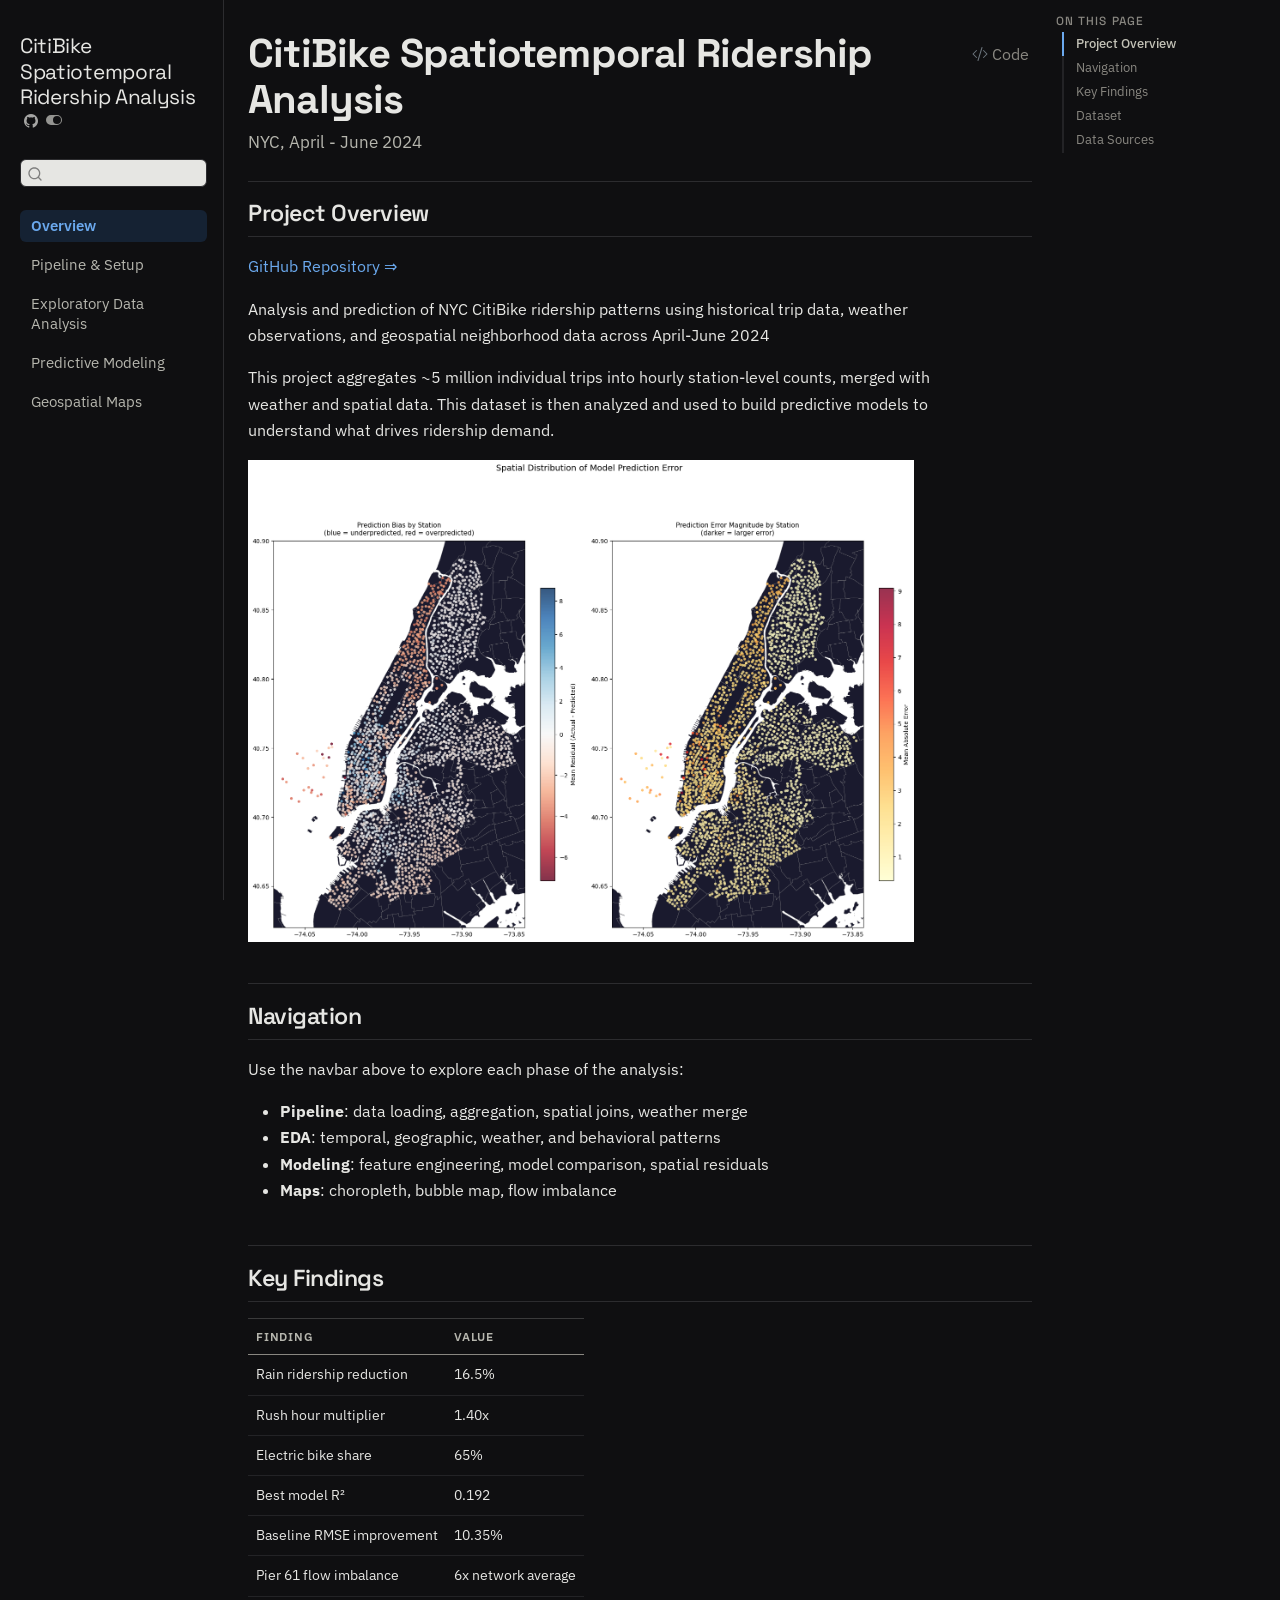
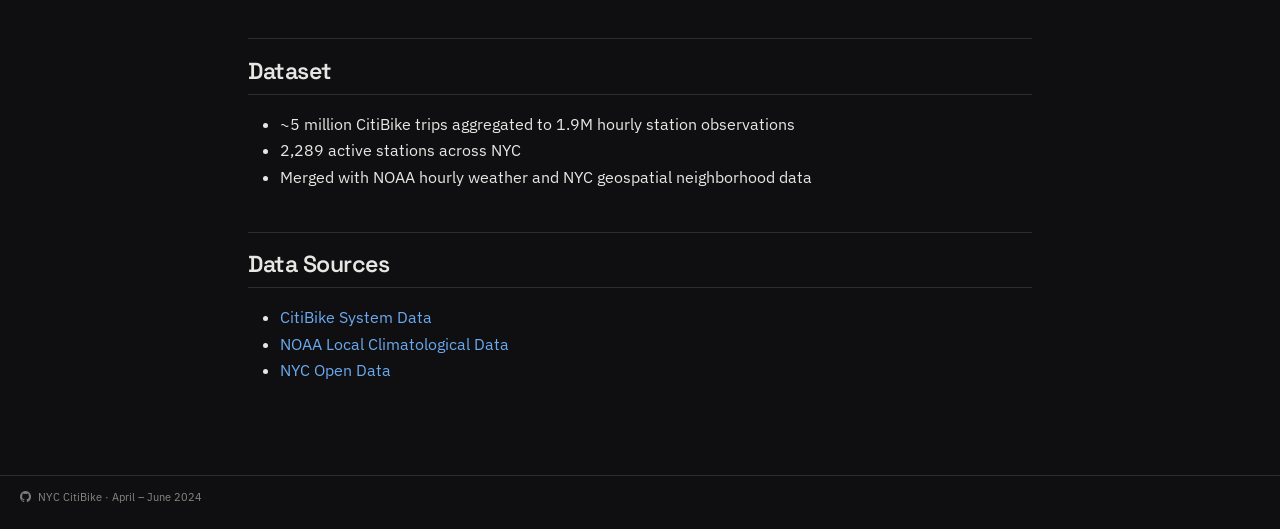
==== commit 0c18ea3e: "Built site for gh-pages" ====
--- a/index.html
+++ b/index.html
@@ -81,8 +81,8 @@
 <link href="site_libs/quarto-html/quarto-syntax-highlighting-dark-2aa89ee94b3843daa00ac000e7cd6de9.css" rel="stylesheet" class="quarto-color-scheme quarto-color-alternate" id="quarto-text-highlighting-styles">
 <script src="site_libs/bootstrap/bootstrap.min.js"></script>
 <link href="site_libs/bootstrap/bootstrap-icons.css" rel="stylesheet">
-<link href="site_libs/bootstrap/bootstrap-068ecc75560b8a521cb6345037cdf44f.min.css" rel="stylesheet" append-hash="true" class="quarto-color-scheme" id="quarto-bootstrap" data-mode="light">
-<link href="site_libs/bootstrap/bootstrap-dark-823240b45e9b4efff5ca5323e738dc02.min.css" rel="stylesheet" append-hash="true" class="quarto-color-scheme quarto-color-alternate" id="quarto-bootstrap" data-mode="dark">
+<link href="site_libs/bootstrap/bootstrap-f9f0758abb895ef8afd4bf44fafacfb3.min.css" rel="stylesheet" append-hash="true" class="quarto-color-scheme" id="quarto-bootstrap" data-mode="light">
+<link href="site_libs/bootstrap/bootstrap-dark-56d9d52f17b15d3eb414de86f5119d39.min.css" rel="stylesheet" append-hash="true" class="quarto-color-scheme quarto-color-alternate" id="quarto-bootstrap" data-mode="dark">
 <script id="quarto-search-options" type="application/json">{
   "location": "sidebar",
   "copy-button": false,
@@ -367,7 +367,7 @@
 <header id="title-block-header" class="quarto-title-block default">
 <div class="quarto-title">
 <div class="quarto-title-block"><div><h1 class="title">CitiBike Spatiotemporal Ridership Analysis</h1><button type="button" class="btn code-tools-button" id="quarto-code-tools-source"><i class="bi"></i> Code</button></div></div>
-<p class="subtitle lead">NYC | April - June 2024</p>
+<p class="subtitle lead">NYC, April - June 2024</p>
 </div>
 
 
@@ -600,7 +600,7 @@
     }
       var localhostRegex = new RegExp(/^(?:http|https):\/\/localhost\:?[0-9]*\//);
       var mailtoRegex = new RegExp(/^mailto:/);
-        var filterRegex = new RegExp('/' + window.location.host + '/');
+        var filterRegex = new RegExp("https:\/\/kacp3rrr\.github\.io\/citibike-spatiotemporal-analysis\/");
       var isInternal = (href) => {
           return filterRegex.test(href) || localhostRegex.test(href) || mailtoRegex.test(href);
       }
@@ -934,7 +934,7 @@
   </script><div class="modal fade" id="quarto-embedded-source-code-modal" tabindex="-1" aria-labelledby="quarto-embedded-source-code-modal-label" aria-hidden="true"><div class="modal-dialog modal-dialog-scrollable"><div class="modal-content"><div class="modal-header"><h5 class="modal-title" id="quarto-embedded-source-code-modal-label">Source Code</h5><button class="btn-close" data-bs-dismiss="modal"></button></div><div class="modal-body"><div class="">
 <div class="code-copy-outer-scaffold"><div class="sourceCode" id="cb1" data-shortcodes="false"><pre class="sourceCode markdown code-with-copy"><code class="sourceCode markdown"><span id="cb1-1"><a href="#cb1-1" aria-hidden="true" tabindex="-1"></a><span class="co">---</span></span>
 <span id="cb1-2"><a href="#cb1-2" aria-hidden="true" tabindex="-1"></a><span class="an">title:</span><span class="co"> "CitiBike Spatiotemporal Ridership Analysis"</span></span>
-<span id="cb1-3"><a href="#cb1-3" aria-hidden="true" tabindex="-1"></a><span class="an">subtitle:</span><span class="co"> "NYC | April - June 2024"</span></span>
+<span id="cb1-3"><a href="#cb1-3" aria-hidden="true" tabindex="-1"></a><span class="an">subtitle:</span><span class="co"> "NYC, April - June 2024"</span></span>
 <span id="cb1-4"><a href="#cb1-4" aria-hidden="true" tabindex="-1"></a><span class="co">---</span></span>
 <span id="cb1-5"><a href="#cb1-5" aria-hidden="true" tabindex="-1"></a></span>
 <span id="cb1-6"><a href="#cb1-6" aria-hidden="true" tabindex="-1"></a><span class="fu">## Project Overview</span></span>
